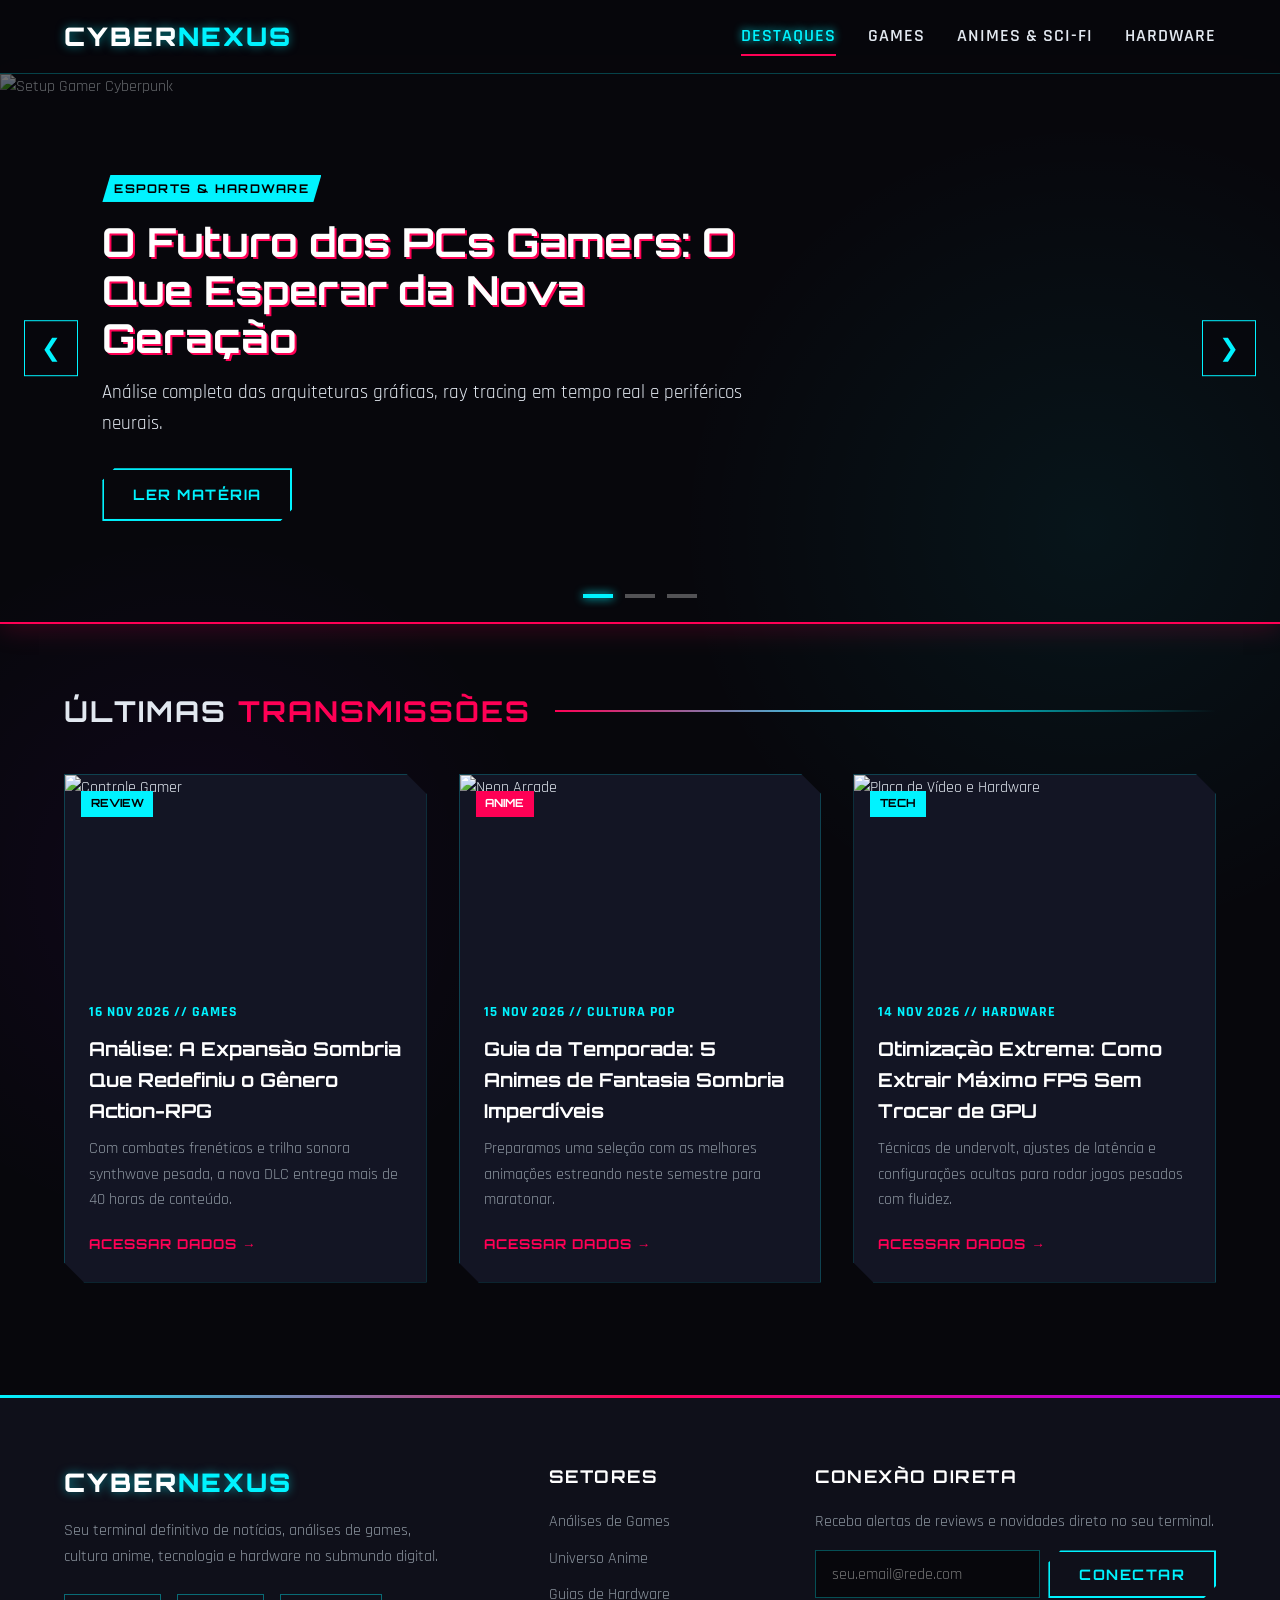
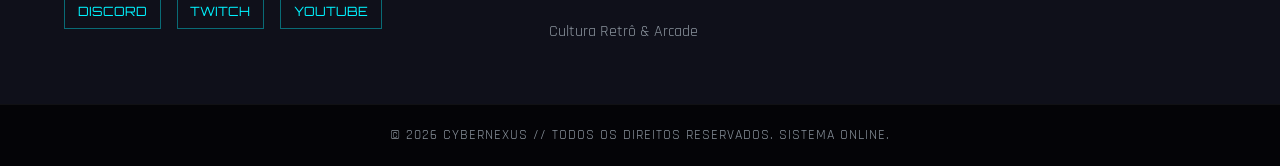
==== index.html @ b92a6840 "Rename Index.html to index.html" ====
<!DOCTYPE html>
<html lang="pt-BR">

<head>
    <meta charset="UTF-8">
    <meta name="viewport" content="width=device-width, initial-scale=1.0">
    <title>CYBERNEXUS // Portal Nerd & Gamer</title>
    <!-- Fontes Futuristas do Google Fonts -->
    <link rel="preconnect" href="https://fonts.googleapis.com">
    <link rel="preconnect" href="https://fonts.gstatic.com" crossorigin>
    <link
        href="https://fonts.googleapis.com/css2?family=Orbitron:wght@500;700;900&family=Rajdhani:wght@400;600;700&display=swap"
        rel="stylesheet">
    <link rel="stylesheet" href="Style.css">
</head>

<body>

    <!-- Cabeçalho e Navegação -->
    <header class="navbar">
        <div class="container nav-container">
            <a href="#" class="logo">CYBER<span>NEXUS</span></a>

            <nav class="nav-links" id="navLinks">
                <a href="#destaques" class="active">Destaques</a>
                <a href="#games">Games</a>
                <a href="#animes">Animes & Sci-Fi</a>
                <a href="#hardware">Hardware</a>
            </nav>

            <button class="menu-toggle" id="menuToggle" aria-label="Abrir Menu">
                <span></span>
                <span></span>
                <span></span>
            </button>
        </div>
    </header>

    <!-- Carrossel de Imagens Principal -->
    <section class="carousel-section" id="destaques">
        <div class="carousel-container">
            <div class="carousel-track" id="carouselTrack">

                <!-- Slide 1 -->
                <div class="carousel-slide active">
                    <img src="https://images.unsplash.com/photo-1542751371-adc38448a05e?auto=format&fit=crop&w=1600&q=80"
                        alt="Setup Gamer Cyberpunk">
                    <div class="slide-overlay">
                        <span class="tag tag-cyan">ESPORTS & HARDWARE</span>
                        <h2>O Futuro dos PCs Gamers: O Que Esperar da Nova Geração</h2>
                        <p>Análise completa das arquiteturas gráficas, ray tracing em tempo real e periféricos neurais.
                        </p>
                        <a href="#" class="btn-cyber">LER MATÉRIA</a>
                    </div>
                </div>

                <!-- Slide 2 -->
                <div class="carousel-slide">
                    <img src="https://images.unsplash.com/photo-1518709268805-4e9042af9f23?auto=format&fit=crop&w=1600&q=80"
                        alt="Cidade Cyberpunk">
                    <div class="slide-overlay">
                        <span class="tag tag-magenta">RPG & MUNDO ABERTO</span>
                        <h2>Distopias Digitais: Os 10 Melhores RPGs Cyberpunk da Década</h2>
                        <p>De implantes cibernéticos a megacorporações implacáveis, exploramos os mundos mais imersivos.
                        </p>
                        <a href="#" class="btn-cyber btn-magenta">EXPLORAR LISTA</a>
                    </div>
                </div>

                <!-- Slide 3 -->
                <div class="carousel-slide">
                    <img src="https://images.unsplash.com/photo-1614729939124-032f0b56c9ce?auto=format&fit=crop&w=1600&q=80"
                        alt="Cultura Sci-Fi e Anime">
                    <div class="slide-overlay">
                        <span class="tag tag-cyan">ANIMES & SCI-FI</span>
                        <h2>A Estética Mecha e Cyberpunk na Animação Japonesa Moderna</h2>
                        <p>Como os clássicos dos anos 80 e 90 continuam moldando os maiores sucessos do streaming.</p>
                        <a href="#" class="btn-cyber">VER ANÁLISE</a>
                    </div>
                </div>

            </div>

            <!-- Controles do Carrossel -->
            <button class="carousel-btn prev-btn" id="prevBtn" aria-label="Slide Anterior">&#10094;</button>
            <button class="carousel-btn next-btn" id="nextBtn" aria-label="Próximo Slide">&#10095;</button>

            <!-- Indicadores (Bolinhas) -->
            <div class="carousel-dots" id="carouselDots"></div>
        </div>
    </section>

    <!-- Seção de Conteúdo / Últimas Notícias -->
    <main class="container main-content" id="games">
        <div class="section-header">
            <h2 class="section-title">ÚLTIMAS <span>TRANSMISSÕES</span></h2>
            <div class="cyber-line"></div>
        </div>

        <div class="cards-grid">
            <!-- Card 1 -->
            <article class="cyber-card">
                <div class="card-img-wrapper">
                    <span class="card-badge">REVIEW</span>
                    <img src="https://images.unsplash.com/photo-1552820728-8b83bb6b773f?auto=format&fit=crop&w=800&q=80"
                        alt="Controle Gamer">
                </div>
                <div class="card-body">
                    <span class="card-date">16 NOV 2026 // GAMES</span>
                    <h3>Análise: A Expansão Sombria Que Redefiniu o Gênero Action-RPG</h3>
                    <p>Com combates frenéticos e trilha sonora synthwave pesada, a nova DLC entrega mais de 40 horas de
                        conteúdo.</p>
                    <a href="#" class="read-more">ACESSAR DADOS &rarr;</a>
                </div>
            </article>

            <!-- Card 2 -->
            <article class="cyber-card" id="animes">
                <div class="card-img-wrapper">
                    <span class="card-badge badge-magenta">ANIME</span>
                    <img src="https://images.unsplash.com/photo-1538481199705-c710c4e965fc?auto=format&fit=crop&w=800&q=80"
                        alt="Neon Arcade">
                </div>
                <div class="card-body">
                    <span class="card-date">15 NOV 2026 // CULTURA POP</span>
                    <h3>Guia da Temporada: 5 Animes de Fantasia Sombria Imperdíveis</h3>
                    <p>Preparamos uma seleção com as melhores animações estreando neste semestre para maratonar.</p>
                    <a href="#" class="read-more">ACESSAR DADOS &rarr;</a>
                </div>
            </article>

            <!-- Card 3 -->
            <article class="cyber-card" id="hardware">
                <div class="card-img-wrapper">
                    <span class="card-badge">TECH</span>
                    <img src="https://images.unsplash.com/photo-1587202372775-e229f172b9d7?auto=format&fit=crop&w=800&q=80"
                        alt="Placa de Vídeo e Hardware">
                </div>
                <div class="card-body">
                    <span class="card-date">14 NOV 2026 // HARDWARE</span>
                    <h3>Otimização Extrema: Como Extrair Máximo FPS Sem Trocar de GPU</h3>
                    <p>Técnicas de undervolt, ajustes de latência e configurações ocultas para rodar jogos pesados com
                        fluidez.</p>
                    <a href="#" class="read-more">ACESSAR DADOS &rarr;</a>
                </div>
            </article>
        </div>
    </main>

    <!-- Rodapé Cyberpunk -->
    <footer class="cyber-footer">
        <div class="footer-top-border"></div>
        <div class="container footer-grid">
            <div class="footer-brand">
                <a href="#" class="logo">CYBER<span>NEXUS</span></a>
                <p>Seu terminal definitivo de notícias, análises de games, cultura anime, tecnologia e hardware no
                    submundo digital.</p>
                <div class="social-links">
                    <a href="#" aria-label="Discord">DISCORD</a>
                    <a href="#" aria-label="Twitch">TWITCH</a>
                    <a href="#" aria-label="YouTube">YOUTUBE</a>
                </div>
            </div>

            <div class="footer-links">
                <h4>SETORES</h4>
                <ul>
                    <li><a href="#games">Análises de Games</a></li>
                    <li><a href="#animes">Universo Anime</a></li>
                    <li><a href="#hardware">Guias de Hardware</a></li>
                    <li><a href="#">Cultura Retrô & Arcade</a></li>
                </ul>
            </div>

            <div class="footer-newsletter">
                <h4>CONEXÃO DIRETA</h4>
                <p>Receba alertas de reviews e novidades direto no seu terminal.</p>
                <form class="newsletter-form" id="newsletterForm">
                    <input type="email" placeholder="seu.email@rede.com" required>
                    <button type="submit" class="btn-cyber">CONECTAR</button>
                </form>
                <span class="form-feedback" id="formFeedback"></span>
            </div>
        </div>

        <div class="footer-bottom">
            <div class="container">
                <p>&copy; 2026 CYBERNEXUS // TODOS OS DIREITOS RESERVADOS. SISTEMA ONLINE.</p>
            </div>
        </div>
    </footer>

    <script src="Script.js"></script>
</body>

</html>
---- Style.css ----
/* Variáveis de Cores Dark Cyberpunk */
:root {
    --bg-dark: #07070c;
    --bg-panel: #0f101a;
    --bg-card: #131524;
    --neon-cyan: #00f3ff;
    --neon-magenta: #ff0055;
    --neon-purple: #9d00ff;
    --text-main: #e2e8f0;
    --text-muted: #8b949e;
    --font-display: 'Orbitron', sans-serif;
    --font-body: 'Rajdhani', sans-serif;
}

/* Reset e Base */
* {
    margin: 0;
    padding: 0;
    box-sizing: border-box;
}

html {
    scroll-behavior: smooth;
}

body {
    background-color: var(--bg-dark);
    color: var(--text-main);
    font-family: var(--font-body);
    line-height: 1.6;
    overflow-x: hidden;
    background-image:
        radial-gradient(circle at 15% 50%, rgba(157, 0, 255, 0.06), transparent 25%),
        radial-gradient(circle at 85% 30%, rgba(0, 243, 255, 0.06), transparent 25%);
}

.container {
    width: 90%;
    max-width: 1200px;
    margin: 0 auto;
}

/* Cabeçalho / Navbar */
.navbar {
    background: rgba(7, 7, 12, 0.9);
    backdrop-filter: blur(10px);
    border-bottom: 1px solid rgba(0, 243, 255, 0.25);
    position: sticky;
    top: 0;
    z-index: 1000;
    padding: 1rem 0;
}

.nav-container {
    display: flex;
    justify-content: space-between;
    align-items: center;
}

.logo {
    font-family: var(--font-display);
    font-size: 1.6rem;
    font-weight: 900;
    color: #fff;
    text-decoration: none;
    letter-spacing: 2px;
    text-shadow: 0 0 10px rgba(0, 243, 255, 0.5);
}

.logo span {
    color: var(--neon-cyan);
}

.nav-links {
    display: flex;
    gap: 2rem;
}

.nav-links a {
    color: var(--text-main);
    text-decoration: none;
    font-size: 1.1rem;
    font-weight: 600;
    text-transform: uppercase;
    letter-spacing: 1px;
    transition: 0.3s;
    position: relative;
}

.nav-links a:hover,
.nav-links a.active {
    color: var(--neon-cyan);
    text-shadow: 0 0 8px var(--neon-cyan);
}

.nav-links a::after {
    content: '';
    position: absolute;
    bottom: -5px;
    left: 0;
    width: 0;
    height: 2px;
    background: var(--neon-magenta);
    transition: 0.3s;
}

.nav-links a:hover::after,
.nav-links a.active::after {
    width: 100%;
}

/* Menu Mobile */
.menu-toggle {
    display: none;
    flex-direction: column;
    gap: 5px;
    background: none;
    border: none;
    cursor: pointer;
}

.menu-toggle span {
    width: 28px;
    height: 3px;
    background: var(--neon-cyan);
    box-shadow: 0 0 5px var(--neon-cyan);
}

/* Carrossel */
.carousel-section {
    position: relative;
    width: 100%;
    height: 550px;
    overflow: hidden;
    border-bottom: 2px solid var(--neon-magenta);
    box-shadow: 0 5px 25px rgba(255, 0, 85, 0.2);
}

.carousel-container {
    position: relative;
    width: 100%;
    height: 100%;
}

.carousel-track {
    display: flex;
    height: 100%;
    transition: transform 0.6s cubic-bezier(0.25, 1, 0.5, 1);
}

.carousel-slide {
    min-width: 100%;
    height: 100%;
    position: relative;
}

.carousel-slide img {
    width: 100%;
    height: 100%;
    object-fit: cover;
    filter: brightness(0.45) contrast(1.1);
}

.slide-overlay {
    position: absolute;
    top: 50%;
    left: 8%;
    transform: translateY(-50%);
    max-width: 650px;
    z-index: 2;
}

.tag {
    display: inline-block;
    padding: 0.25rem 0.75rem;
    font-family: var(--font-display);
    font-size: 0.75rem;
    font-weight: 700;
    letter-spacing: 1.5px;
    margin-bottom: 1rem;
    clip-path: polygon(8px 0, 100% 0, calc(100% - 8px) 100%, 0 100%);
}

.tag-cyan {
    background: var(--neon-cyan);
    color: #000;
}

.tag-magenta {
    background: var(--neon-magenta);
    color: #fff;
}

.slide-overlay h2 {
    font-family: var(--font-display);
    font-size: 2.5rem;
    line-height: 1.2;
    margin-bottom: 1rem;
    color: #fff;
    text-shadow: 2px 2px 0px var(--neon-magenta);
}

.slide-overlay p {
    font-size: 1.2rem;
    color: var(--text-main);
    margin-bottom: 1.8rem;
}

/* Botões Estilo Cyberpunk (Corte Chanfrado) */
.btn-cyber {
    display: inline-block;
    padding: 0.8rem 1.8rem;
    background: transparent;
    color: var(--neon-cyan);
    border: 2px solid var(--neon-cyan);
    font-family: var(--font-display);
    font-size: 0.9rem;
    font-weight: 700;
    text-decoration: none;
    letter-spacing: 1.5px;
    cursor: pointer;
    transition: 0.3s;
    clip-path: polygon(12px 0, 100% 0, 100% calc(100% - 12px), calc(100% - 12px) 100%, 0 100%, 0 12px);
}

.btn-cyber:hover {
    background: var(--neon-cyan);
    color: #000;
    box-shadow: 0 0 20px var(--neon-cyan);
}

.btn-magenta {
    color: var(--neon-magenta);
    border-color: var(--neon-magenta);
}

.btn-magenta:hover {
    background: var(--neon-magenta);
    color: #fff;
    box-shadow: 0 0 20px var(--neon-magenta);
}

/* Setas do Carrossel */
.carousel-btn {
    position: absolute;
    top: 50%;
    transform: translateY(-50%);
    background: rgba(7, 7, 12, 0.7);
    color: var(--neon-cyan);
    border: 1px solid var(--neon-cyan);
    padding: 0.8rem 1rem;
    font-size: 1.5rem;
    cursor: pointer;
    z-index: 10;
    transition: 0.3s;
}

.carousel-btn:hover {
    background: var(--neon-cyan);
    color: #000;
    box-shadow: 0 0 15px var(--neon-cyan);
}

.prev-btn {
    left: 1.5rem;
}

.next-btn {
    right: 1.5rem;
}

/* Indicadores do Carrossel */
.carousel-dots {
    position: absolute;
    bottom: 1.5rem;
    left: 50%;
    transform: translateX(-50%);
    display: flex;
    gap: 0.75rem;
    z-index: 10;
}

.dot {
    width: 30px;
    height: 4px;
    background: rgba(255, 255, 255, 0.3);
    cursor: pointer;
    transition: 0.3s;
}

.dot.active {
    background: var(--neon-cyan);
    box-shadow: 0 0 10px var(--neon-cyan);
}

/* Seção de Cards / Conteúdo */
.main-content {
    padding: 4rem 0;
}

.section-header {
    display: flex;
    align-items: center;
    gap: 1.5rem;
    margin-bottom: 2.5rem;
}

.section-title {
    font-family: var(--font-display);
    font-size: 1.8rem;
    letter-spacing: 2px;
    white-space: nowrap;
}

.section-title span {
    color: var(--neon-magenta);
}

.cyber-line {
    height: 2px;
    width: 100%;
    background: linear-gradient(90deg, var(--neon-magenta), var(--neon-cyan), transparent);
}

.cards-grid {
    display: grid;
    grid-template-columns: repeat(auto-fit, minmax(310px, 1fr));
    gap: 2rem;
}

.cyber-card {
    background: var(--bg-card);
    border: 1px solid rgba(0, 243, 255, 0.2);
    transition: transform 0.3s, border-color 0.3s, box-shadow 0.3s;
    clip-path: polygon(0 0, calc(100% - 20px) 0, 100% 20px, 100% 100%, 20px 100%, 0 calc(100% - 20px));
}

.cyber-card:hover {
    transform: translateY(-6px);
    border-color: var(--neon-cyan);
    box-shadow: 0 10px 25px rgba(0, 243, 255, 0.15);
}

.card-img-wrapper {
    position: relative;
    height: 200px;
    overflow: hidden;
}

.card-img-wrapper img {
    width: 100%;
    height: 100%;
    object-fit: cover;
    transition: transform 0.4s;
}

.cyber-card:hover .card-img-wrapper img {
    transform: scale(1.06);
}

.card-badge {
    position: absolute;
    top: 1rem;
    left: 1rem;
    background: var(--neon-cyan);
    color: #000;
    font-family: var(--font-display);
    font-size: 0.7rem;
    font-weight: 700;
    padding: 0.25rem 0.6rem;
    z-index: 2;
}

.badge-magenta {
    background: var(--neon-magenta);
    color: #fff;
}

.card-body {
    padding: 1.5rem;
}

.card-date {
    font-size: 0.85rem;
    color: var(--neon-cyan);
    font-weight: 700;
    letter-spacing: 1px;
}

.card-body h3 {
    font-family: var(--font-display);
    font-size: 1.2rem;
    margin: 0.6rem 0;
    color: #fff;
}

.card-body p {
    color: var(--text-muted);
    font-size: 1rem;
    margin-bottom: 1.2rem;
}

.read-more {
    color: var(--neon-magenta);
    text-decoration: none;
    font-family: var(--font-display);
    font-size: 0.85rem;
    font-weight: 700;
    letter-spacing: 1px;
    transition: 0.3s;
}

.read-more:hover {
    color: var(--neon-cyan);
    text-shadow: 0 0 8px var(--neon-cyan);
}

/* Rodapé (Footer) */
.cyber-footer {
    background: var(--bg-panel);
    margin-top: 3rem;
    position: relative;
}

.footer-top-border {
    height: 3px;
    width: 100%;
    background: linear-gradient(90deg, var(--neon-cyan), var(--neon-magenta), var(--neon-purple));
}

.footer-grid {
    display: grid;
    grid-template-columns: 2fr 1fr 1.5fr;
    gap: 3rem;
    padding: 4rem 0 3rem;
}

.footer-brand p {
    color: var(--text-muted);
    margin: 1rem 0 1.5rem;
    max-width: 380px;
}

.social-links {
    display: flex;
    gap: 1rem;
}

.social-links a {
    color: var(--neon-cyan);
    text-decoration: none;
    font-family: var(--font-display);
    font-size: 0.8rem;
    border: 1px solid rgba(0, 243, 255, 0.4);
    padding: 0.4rem 0.8rem;
    transition: 0.3s;
}

.social-links a:hover {
    background: var(--neon-cyan);
    color: #000;
    box-shadow: 0 0 12px var(--neon-cyan);
}

.footer-links h4,
.footer-newsletter h4 {
    font-family: var(--font-display);
    color: #fff;
    font-size: 1.1rem;
    margin-bottom: 1.2rem;
    letter-spacing: 1.5px;
}

.footer-links ul {
    list-style: none;
}

.footer-links li {
    margin-bottom: 0.7rem;
}

.footer-links a {
    color: var(--text-muted);
    text-decoration: none;
    transition: 0.3s;
}

.footer-links a:hover {
    color: var(--neon-cyan);
    padding-left: 5px;
}

.footer-newsletter p {
    color: var(--text-muted);
    margin-bottom: 1rem;
}

.newsletter-form {
    display: flex;
    gap: 0.5rem;
}

.newsletter-form input {
    flex: 1;
    padding: 0.75rem 1rem;
    background: var(--bg-dark);
    border: 1px solid rgba(0, 243, 255, 0.3);
    color: #fff;
    font-family: var(--font-body);
    font-size: 1rem;
    outline: none;
}

.newsletter-form input:focus {
    border-color: var(--neon-cyan);
    box-shadow: 0 0 10px rgba(0, 243, 255, 0.2);
}

.form-feedback {
    display: block;
    margin-top: 0.6rem;
    font-size: 0.9rem;
    color: var(--neon-cyan);
}

.footer-bottom {
    background: #040407;
    padding: 1.2rem 0;
    text-align: center;
    border-top: 1px solid rgba(255, 255, 255, 0.05);
    color: var(--text-muted);
    font-size: 0.9rem;
    letter-spacing: 1px;
}

/* Responsividade */
@media (max-width: 850px) {
    .footer-grid {
        grid-template-columns: 1fr;
        gap: 2rem;
    }

    .slide-overlay h2 {
        font-size: 1.8rem;
    }
}

@media (max-width: 768px) {
    .menu-toggle {
        display: flex;
    }

    .nav-links {
        position: absolute;
        top: 100%;
        left: 0;
        width: 100%;
        background: var(--bg-panel);
        flex-direction: column;
        align-items: center;
        padding: 1.5rem 0;
        gap: 1.2rem;
        border-bottom: 1px solid var(--neon-cyan);
        display: none;
    }

    .nav-links.open {
        display: flex;
    }

    .carousel-section {
        height: 450px;
    }

    .slide-overlay {
        left: 5%;
        right: 5%;
    }

    .carousel-btn {
        padding: 0.5rem 0.7rem;
        font-size: 1.1rem;
    }

    .prev-btn {
        left: 0.5rem;
    }

    .next-btn {
        right: 0.5rem;
    }
}
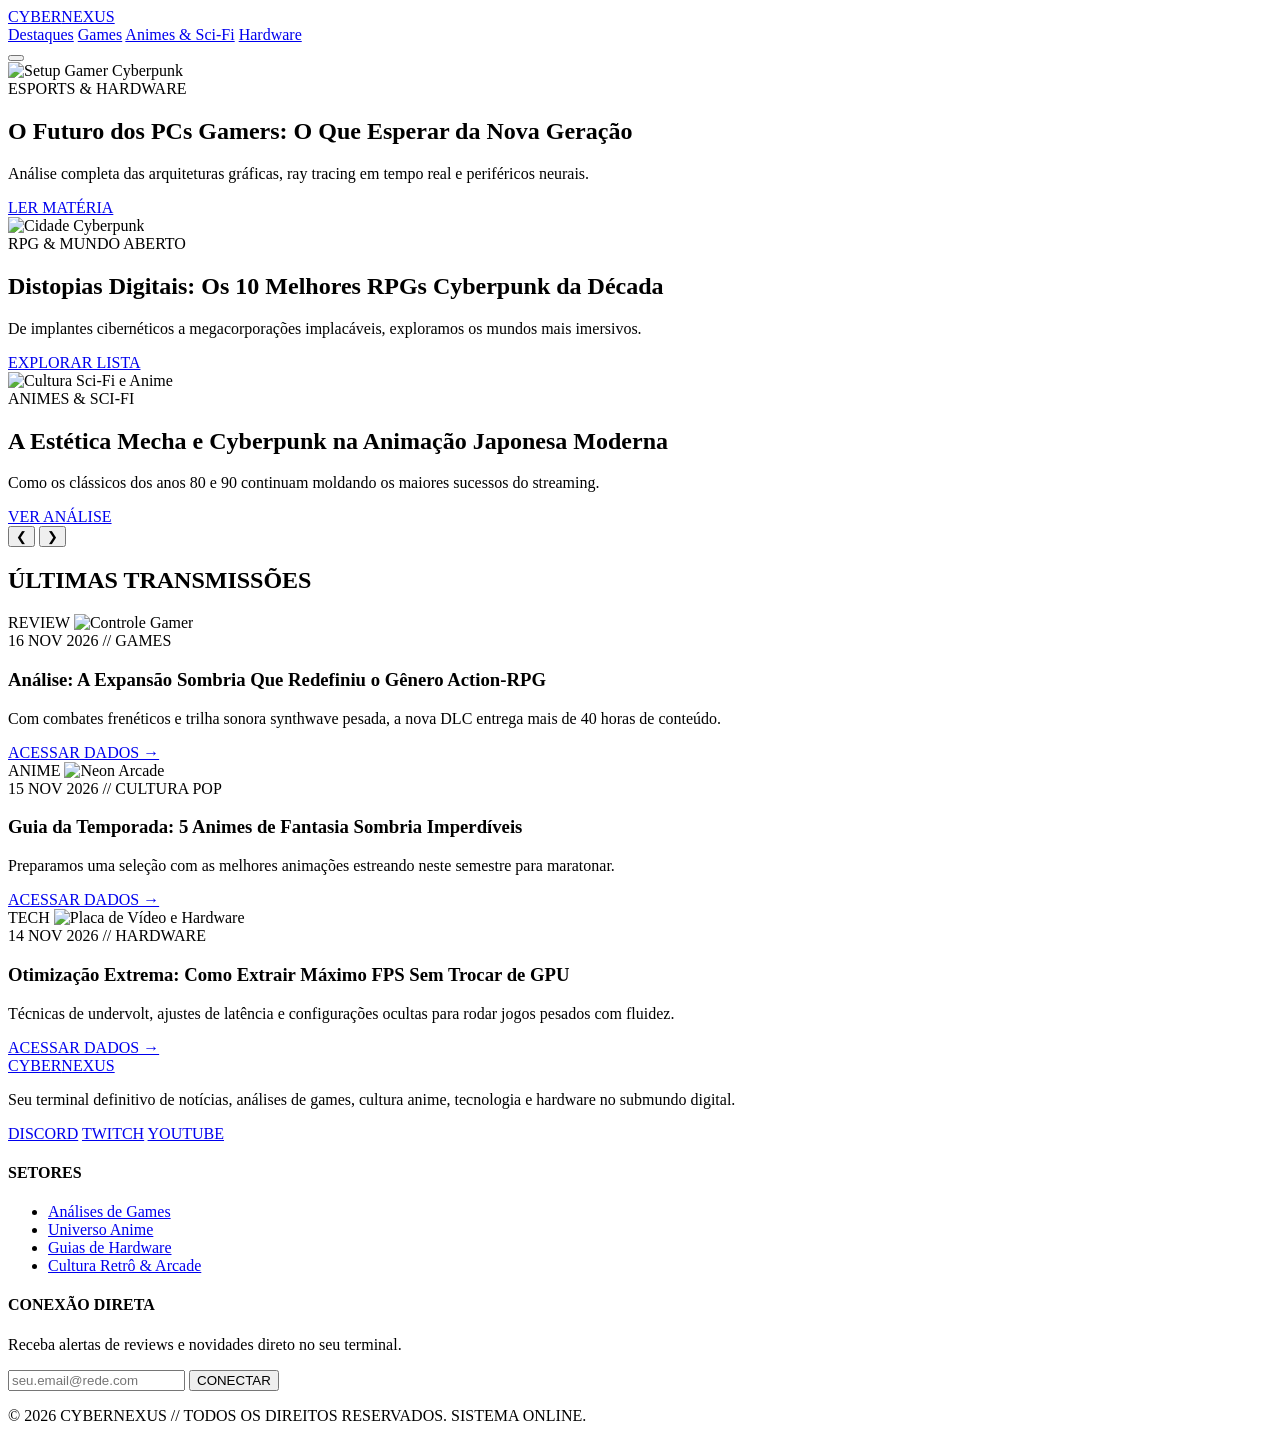
==== commit 036e7120: "Update index.html" ====
--- a/index.html
+++ b/index.html
@@ -11,7 +11,7 @@
     <link
         href="https://fonts.googleapis.com/css2?family=Orbitron:wght@500;700;900&family=Rajdhani:wght@400;600;700&display=swap"
         rel="stylesheet">
-    <link rel="stylesheet" href="Style.css">
+    <link rel="stylesheet" href="style.css">
 </head>
 
 <body>
@@ -190,7 +190,7 @@
         </div>
     </footer>
 
-    <script src="Script.js"></script>
+    <script src="script.js"></script>
 </body>
 
 </html>
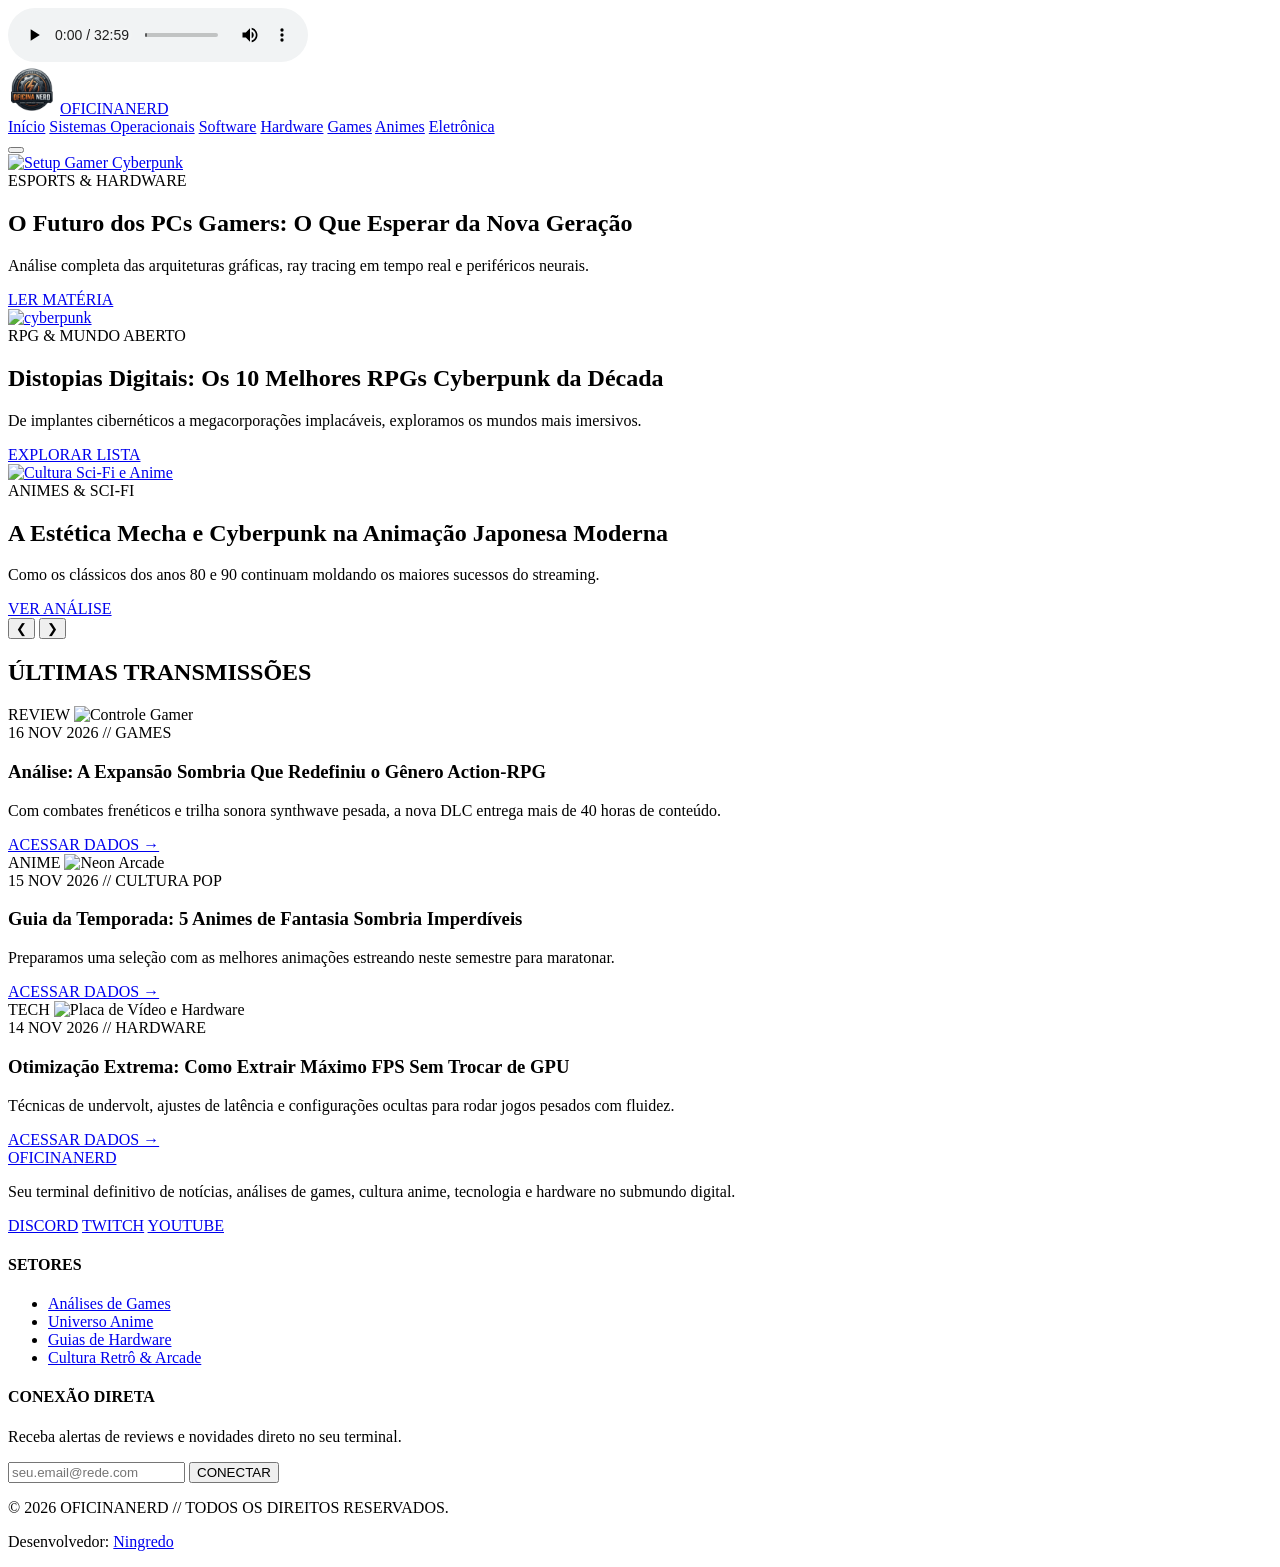
==== commit ff1af450: "Rename Index.html to index.html" ====
--- a/index.html
+++ b/index.html
@@ -4,7 +4,8 @@
 <head>
     <meta charset="UTF-8">
     <meta name="viewport" content="width=device-width, initial-scale=1.0">
-    <title>CYBERNEXUS // Portal Nerd & Gamer</title>
+    <link rel="shortcut icon" href="favicon.ico" type="image/x-icon">
+    <title>OFICINA_NERD // Portal Geek & Gamer</title>
     <!-- Fontes Futuristas do Google Fonts -->
     <link rel="preconnect" href="https://fonts.googleapis.com">
     <link rel="preconnect" href="https://fonts.gstatic.com" crossorigin>
@@ -15,17 +16,24 @@
 </head>
 
 <body>
+    <audio class="musicasite" id="meu-player" autoplay controls loop>
+  <source src="audiofundo.mp3" type="audio/mpeg">
+</audio>
 
     <!-- Cabeçalho e Navegação -->
     <header class="navbar">
         <div class="container nav-container">
-            <a href="#" class="logo">CYBER<span>NEXUS</span></a>
+            <a href="Index.html"><img class="logofav" src="favicon.ico" alt="Logo Oficina Nerd"></a>
+            <a href="Index.html" class="logo">OFICINA<span>NERD</span></a>
 
             <nav class="nav-links" id="navLinks">
-                <a href="#destaques" class="active">Destaques</a>
-                <a href="#games">Games</a>
-                <a href="#animes">Animes & Sci-Fi</a>
-                <a href="#hardware">Hardware</a>
+                <a href="Index.html">Início</a>
+                <a href="sistema_operacional.html">Sistemas Operacionais</a>
+                <a href="software.html">Software</a>
+                <a href="#">Hardware</a>
+                <a href="#">Games</a>
+                <a href="#">Animes</a>
+                <a href="#">Eletrônica</a>
             </nav>
 
             <button class="menu-toggle" id="menuToggle" aria-label="Abrir Menu">
@@ -43,8 +51,9 @@
 
                 <!-- Slide 1 -->
                 <div class="carousel-slide active">
-                    <img src="https://images.unsplash.com/photo-1542751371-adc38448a05e?auto=format&fit=crop&w=1600&q=80"
-                        alt="Setup Gamer Cyberpunk">
+                    <a href="#"><img
+                            src="https://images.unsplash.com/photo-1542751371-adc38448a05e?auto=format&fit=crop&w=1600&q=80"
+                            alt="Setup Gamer Cyberpunk"></a>
                     <div class="slide-overlay">
                         <span class="tag tag-cyan">ESPORTS & HARDWARE</span>
                         <h2>O Futuro dos PCs Gamers: O Que Esperar da Nova Geração</h2>
@@ -56,8 +65,9 @@
 
                 <!-- Slide 2 -->
                 <div class="carousel-slide">
-                    <img src="https://images.unsplash.com/photo-1518709268805-4e9042af9f23?auto=format&fit=crop&w=1600&q=80"
-                        alt="Cidade Cyberpunk">
+                    <a href="#"><img
+                            src="https://images.unsplash.com/photo-1518709268805-4e9042af9f23?auto=format&fit=crop&w=1600&q=80"
+                            alt="cyberpunk"></a>
                     <div class="slide-overlay">
                         <span class="tag tag-magenta">RPG & MUNDO ABERTO</span>
                         <h2>Distopias Digitais: Os 10 Melhores RPGs Cyberpunk da Década</h2>
@@ -69,8 +79,9 @@
 
                 <!-- Slide 3 -->
                 <div class="carousel-slide">
-                    <img src="https://images.unsplash.com/photo-1614729939124-032f0b56c9ce?auto=format&fit=crop&w=1600&q=80"
-                        alt="Cultura Sci-Fi e Anime">
+                    <a href="#"><img
+                            src="https://images.unsplash.com/photo-1614729939124-032f0b56c9ce?auto=format&fit=crop&w=1600&q=80"
+                            alt="Cultura Sci-Fi e Anime"></a>
                     <div class="slide-overlay">
                         <span class="tag tag-cyan">ANIMES & SCI-FI</span>
                         <h2>A Estética Mecha e Cyberpunk na Animação Japonesa Moderna</h2>
@@ -152,7 +163,7 @@
         <div class="footer-top-border"></div>
         <div class="container footer-grid">
             <div class="footer-brand">
-                <a href="#" class="logo">CYBER<span>NEXUS</span></a>
+                <a href="#" class="logo">OFICINA<span>NERD</span></a>
                 <p>Seu terminal definitivo de notícias, análises de games, cultura anime, tecnologia e hardware no
                     submundo digital.</p>
                 <div class="social-links">
@@ -185,7 +196,8 @@
 
         <div class="footer-bottom">
             <div class="container">
-                <p>&copy; 2026 CYBERNEXUS // TODOS OS DIREITOS RESERVADOS. SISTEMA ONLINE.</p>
+                <p>&copy; 2026 OFICINANERD // TODOS OS DIREITOS RESERVADOS.</p>
+                <P>Desenvolvedor: <a href="#" class="rodape">Ningredo</a></P>
             </div>
         </div>
     </footer>
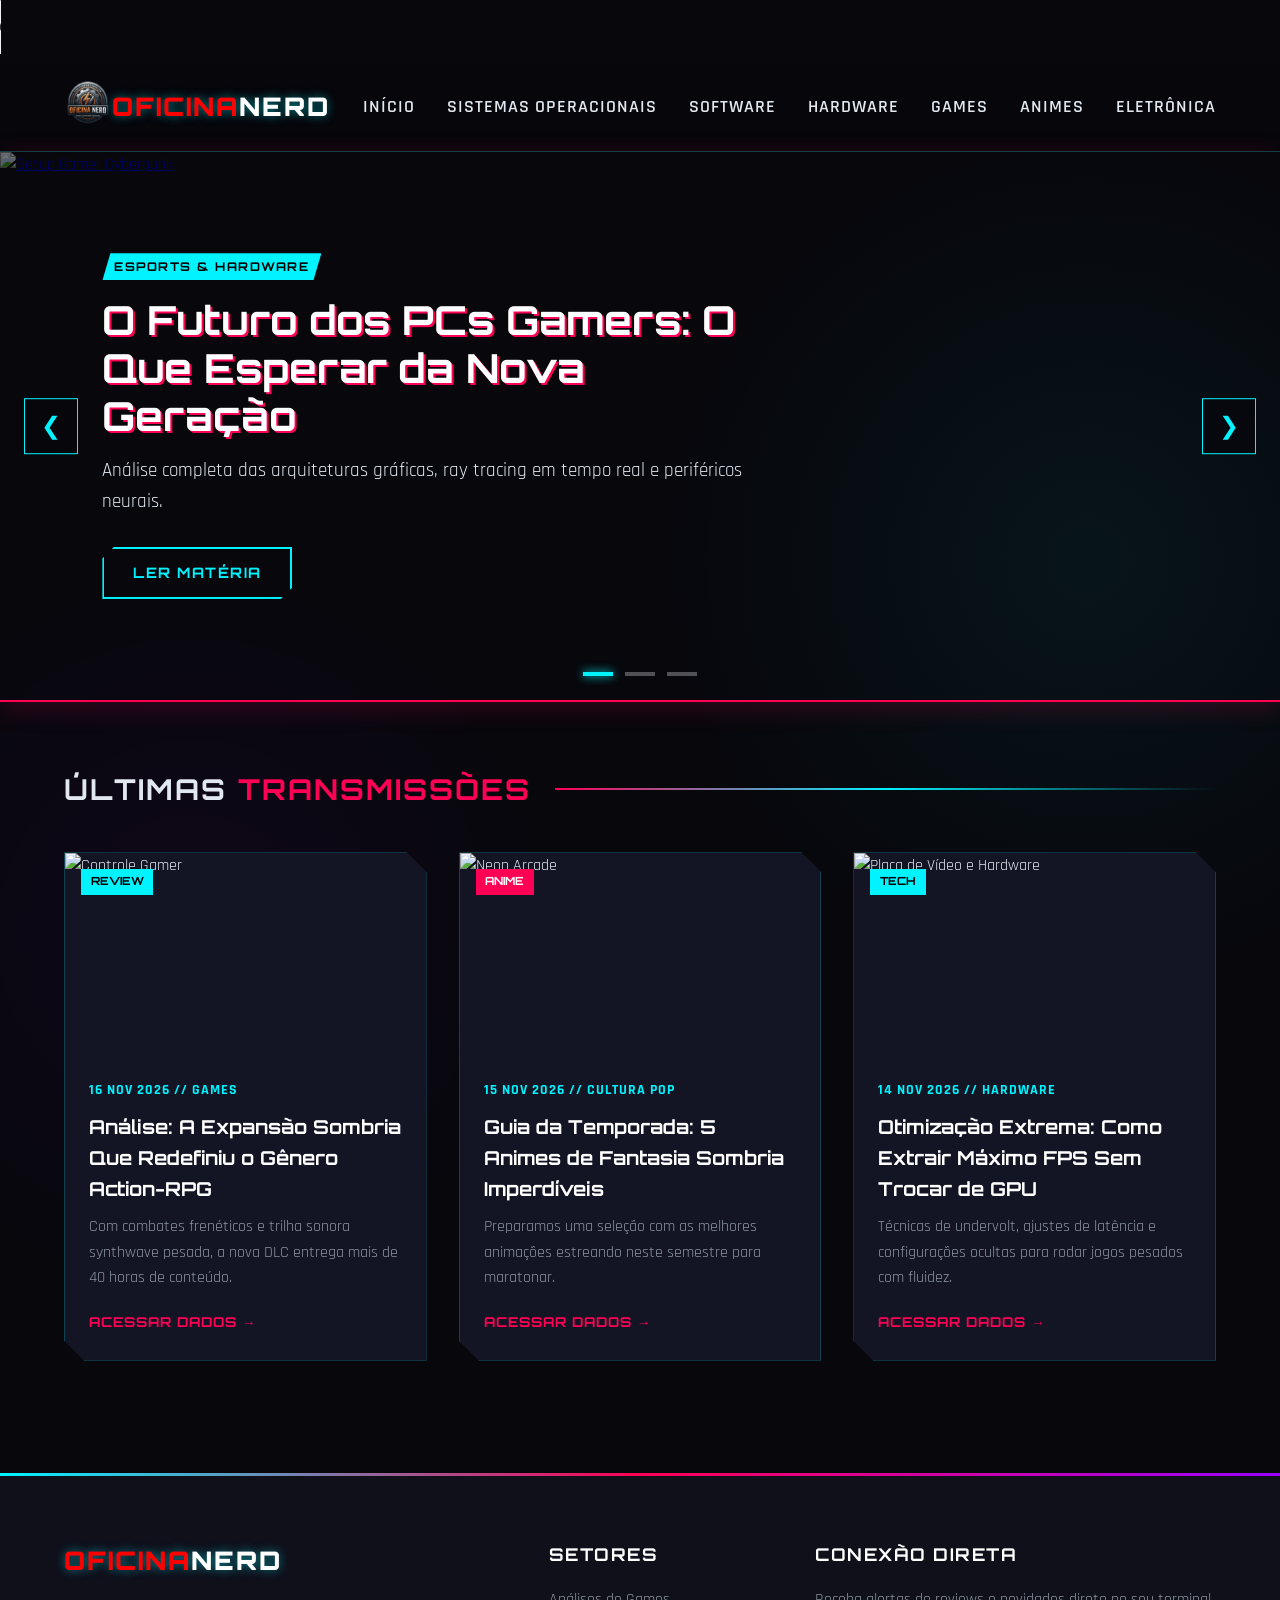
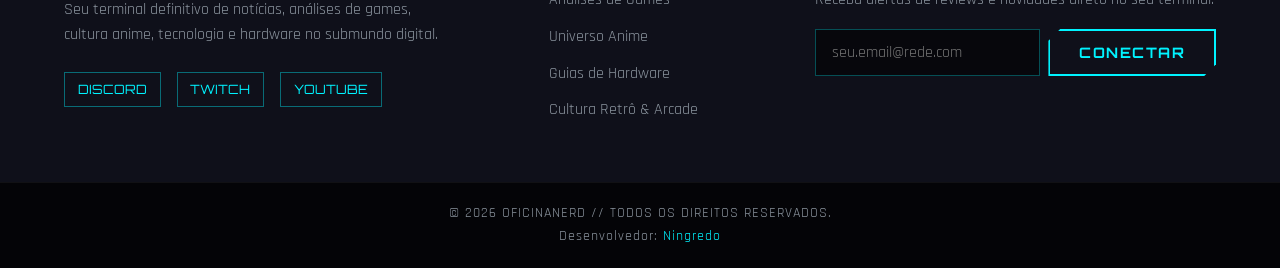
==== commit 644c0be4: "Update index.html" ====
--- a/index.html
+++ b/index.html
@@ -23,11 +23,11 @@
     <!-- Cabeçalho e Navegação -->
     <header class="navbar">
         <div class="container nav-container">
-            <a href="Index.html"><img class="logofav" src="favicon.ico" alt="Logo Oficina Nerd"></a>
-            <a href="Index.html" class="logo">OFICINA<span>NERD</span></a>
+            <a href="index.html"><img class="logofav" src="favicon.ico" alt="Logo Oficina Nerd"></a>
+            <a href="index.html" class="logo">OFICINA<span>NERD</span></a>
 
             <nav class="nav-links" id="navLinks">
-                <a href="Index.html">Início</a>
+                <a href="index.html">Início</a>
                 <a href="sistema_operacional.html">Sistemas Operacionais</a>
                 <a href="software.html">Software</a>
                 <a href="#">Hardware</a>
--- a/style.css
+++ b/style.css
@@ -0,0 +1,607 @@
+/* Variáveis de Cores Dark Cyberpunk */
+:root {
+    --bg-dark: #07070c;
+    --bg-panel: #0f101a;
+    --bg-card: #131524;
+    --neon-cyan: #00f3ff;
+    --neon-magenta: #ff0055;
+    --neon-purple: #9d00ff;
+    --text-main: #e2e8f0;
+    --text-muted: #8b949e;
+    --font-display: 'Orbitron', sans-serif;
+    --font-body: 'Rajdhani', sans-serif;
+}
+
+/* Reset e Base */
+* {
+    margin: 0;
+    padding: 0;
+    box-sizing: border-box;
+}
+
+html {
+    scroll-behavior: smooth;
+}
+
+body {
+    background-color: var(--bg-dark);
+    color: var(--text-main);
+    font-family: var(--font-body);
+    line-height: 1.6;
+    overflow-x: hidden;
+    background-image:
+        radial-gradient(circle at 15% 50%, rgba(157, 0, 255, 0.06), transparent 25%),
+        radial-gradient(circle at 85% 30%, rgba(0, 243, 255, 0.06), transparent 25%);
+}
+
+.musicasite {
+    align-content: center;
+}
+
+.container {
+    width: 90%;
+    max-width: 1200px;
+    margin: 0 auto;
+}
+
+/* Cabeçalho / Navbar */
+.navbar {
+    background: rgba(7, 7, 12, 0.9);
+    backdrop-filter: blur(10px);
+    border-bottom: 1px solid rgba(0, 243, 255, 0.25);
+    position: static;
+    top: 0;
+    z-index: 1000;
+    padding: 1rem 0;
+}
+
+.nav-container {
+    display: flex;
+    justify-content: space-between;
+    align-items: center;
+}
+
+.logofav {
+    margin: auto;
+}
+
+.logo {
+    position: relative;
+    margin-right: auto;
+    font-family: var(--font-display);
+    font-size: 1.6rem;
+    font-weight: 900;
+    color: red;
+    text-decoration: none;
+    letter-spacing: 2px;
+    text-shadow: 0 0 10px rgba(0, 243, 255, 0.5);
+}
+
+.logo span {
+    color: white;
+}
+
+.nav-links {
+    display: flex;
+    gap: 2rem;
+}
+
+.nav-links a {
+    color: var(--text-main);
+    text-decoration: none;
+    font-size: 1.1rem;
+    font-weight: 600;
+    text-transform: uppercase;
+    letter-spacing: 1px;
+    transition: 0.3s;
+    position: relative;
+}
+
+.nav-links a:hover,
+.nav-links a.active {
+    color: var(--neon-cyan);
+    text-shadow: 0 0 8px var(--neon-cyan);
+}
+
+.nav-links a::after {
+    content: '';
+    position: absolute;
+    bottom: -5px;
+    left: 0;
+    width: 0;
+    height: 2px;
+    background: var(--neon-magenta);
+    transition: 0.3s;
+}
+
+.nav-links a:hover::after,
+.nav-links a.active::after {
+    width: 100%;
+}
+
+/* Menu Mobile */
+.menu-toggle {
+    display: none;
+    flex-direction: column;
+    gap: 5px;
+    background: none;
+    border: none;
+    cursor: pointer;
+}
+
+.menu-toggle span {
+    width: 28px;
+    height: 3px;
+    background: var(--neon-cyan);
+    box-shadow: 0 0 5px var(--neon-cyan);
+}
+
+/* Carrossel */
+.carousel-section {
+    position: relative;
+    width: 100%;
+    height: 550px;
+    overflow: hidden;
+    border-bottom: 2px solid var(--neon-magenta);
+    box-shadow: 0 5px 25px rgba(255, 0, 85, 0.2);
+}
+
+.carousel-container {
+    position: relative;
+    width: 100%;
+    height: 100%;
+}
+
+.carousel-track {
+    display: flex;
+    height: 100%;
+    transition: transform 0.6s cubic-bezier(0.25, 1, 0.5, 1);
+}
+
+.carousel-slide {
+    min-width: 100%;
+    height: 100%;
+    position: relative;
+}
+
+.carousel-slide img {
+    width: 100%;
+    height: 100%;
+    object-fit: cover;
+    filter: brightness(0.45) contrast(1.1);
+}
+
+.slide-overlay {
+    position: absolute;
+    top: 50%;
+    left: 8%;
+    transform: translateY(-50%);
+    max-width: 650px;
+    z-index: 2;
+}
+
+.tag {
+    display: inline-block;
+    padding: 0.25rem 0.75rem;
+    font-family: var(--font-display);
+    font-size: 0.75rem;
+    font-weight: 700;
+    letter-spacing: 1.5px;
+    margin-bottom: 1rem;
+    clip-path: polygon(8px 0, 100% 0, calc(100% - 8px) 100%, 0 100%);
+}
+
+.tag-cyan {
+    background: var(--neon-cyan);
+    color: #000;
+}
+
+.tag-magenta {
+    background: var(--neon-magenta);
+    color: #fff;
+}
+
+.slide-overlay h2 {
+    font-family: var(--font-display);
+    font-size: 2.5rem;
+    line-height: 1.2;
+    margin-bottom: 1rem;
+    color: #fff;
+    text-shadow: 2px 2px 0px var(--neon-magenta);
+}
+
+.slide-overlay p {
+    font-size: 1.2rem;
+    color: var(--text-main);
+    margin-bottom: 1.8rem;
+}
+
+/* Botões Estilo Cyberpunk (Corte Chanfrado) */
+.btn-cyber {
+    display: inline-block;
+    padding: 0.8rem 1.8rem;
+    background: transparent;
+    color: var(--neon-cyan);
+    border: 2px solid var(--neon-cyan);
+    font-family: var(--font-display);
+    font-size: 0.9rem;
+    font-weight: 700;
+    text-decoration: none;
+    letter-spacing: 1.5px;
+    cursor: pointer;
+    transition: 0.3s;
+    clip-path: polygon(12px 0, 100% 0, 100% calc(100% - 12px), calc(100% - 12px) 100%, 0 100%, 0 12px);
+}
+
+.btn-cyber:hover {
+    background: var(--neon-cyan);
+    color: #000;
+    box-shadow: 0 0 20px var(--neon-cyan);
+}
+
+.btn-magenta {
+    color: var(--neon-magenta);
+    border-color: var(--neon-magenta);
+}
+
+.btn-magenta:hover {
+    background: var(--neon-magenta);
+    color: #fff;
+    box-shadow: 0 0 20px var(--neon-magenta);
+}
+
+/* Setas do Carrossel */
+.carousel-btn {
+    position: absolute;
+    top: 50%;
+    transform: translateY(-50%);
+    background: rgba(7, 7, 12, 0.7);
+    color: var(--neon-cyan);
+    border: 1px solid var(--neon-cyan);
+    padding: 0.8rem 1rem;
+    font-size: 1.5rem;
+    cursor: pointer;
+    z-index: 10;
+    transition: 0.3s;
+}
+
+.carousel-btn:hover {
+    background: var(--neon-cyan);
+    color: #000;
+    box-shadow: 0 0 15px var(--neon-cyan);
+}
+
+.prev-btn {
+    left: 1.5rem;
+}
+
+.next-btn {
+    right: 1.5rem;
+}
+
+/* Indicadores do Carrossel */
+.carousel-dots {
+    position: absolute;
+    bottom: 1.5rem;
+    left: 50%;
+    transform: translateX(-50%);
+    display: flex;
+    gap: 0.75rem;
+    z-index: 10;
+}
+
+.dot {
+    width: 30px;
+    height: 4px;
+    background: rgba(255, 255, 255, 0.3);
+    cursor: pointer;
+    transition: 0.3s;
+}
+
+.dot.active {
+    background: var(--neon-cyan);
+    box-shadow: 0 0 10px var(--neon-cyan);
+}
+
+/* Seção de Cards / Conteúdo */
+.main-content {
+    padding: 4rem 0;
+}
+
+.section-header {
+    display: flex;
+    align-items: center;
+    gap: 1.5rem;
+    margin-bottom: 2.5rem;
+}
+
+.section-title {
+    font-family: var(--font-display);
+    font-size: 1.8rem;
+    letter-spacing: 2px;
+    white-space: nowrap;
+}
+
+.section-title span {
+    color: var(--neon-magenta);
+}
+
+.cyber-line {
+    height: 2px;
+    width: 100%;
+    background: linear-gradient(90deg, var(--neon-magenta), var(--neon-cyan), transparent);
+}
+
+.cards-grid {
+    display: grid;
+    grid-template-columns: repeat(auto-fit, minmax(310px, 1fr));
+    gap: 2rem;
+}
+
+.cyber-card {
+    background: var(--bg-card);
+    border: 1px solid rgba(0, 243, 255, 0.2);
+    transition: transform 0.3s, border-color 0.3s, box-shadow 0.3s;
+    clip-path: polygon(0 0, calc(100% - 20px) 0, 100% 20px, 100% 100%, 20px 100%, 0 calc(100% - 20px));
+}
+
+.cyber-card:hover {
+    transform: translateY(-6px);
+    border-color: var(--neon-cyan);
+    box-shadow: 0 10px 25px rgba(0, 243, 255, 0.15);
+}
+
+.card-img-wrapper {
+    position: relative;
+    height: 200px;
+    overflow: hidden;
+}
+
+.card-img-wrapper img {
+    width: 100%;
+    height: 100%;
+    object-fit: cover;
+    transition: transform 0.4s;
+}
+
+.cyber-card:hover .card-img-wrapper img {
+    transform: scale(1.06);
+}
+
+.card-badge {
+    position: absolute;
+    top: 1rem;
+    left: 1rem;
+    background: var(--neon-cyan);
+    color: #000;
+    font-family: var(--font-display);
+    font-size: 0.7rem;
+    font-weight: 700;
+    padding: 0.25rem 0.6rem;
+    z-index: 2;
+}
+
+.badge-magenta {
+    background: var(--neon-magenta);
+    color: #fff;
+}
+
+.card-body {
+    padding: 1.5rem;
+}
+
+.card-date {
+    font-size: 0.85rem;
+    color: var(--neon-cyan);
+    font-weight: 700;
+    letter-spacing: 1px;
+}
+
+.card-body h3 {
+    font-family: var(--font-display);
+    font-size: 1.2rem;
+    margin: 0.6rem 0;
+    color: #fff;
+}
+
+.card-body p {
+    color: var(--text-muted);
+    font-size: 1rem;
+    margin-bottom: 1.2rem;
+}
+
+.read-more {
+    color: var(--neon-magenta);
+    text-decoration: none;
+    font-family: var(--font-display);
+    font-size: 0.85rem;
+    font-weight: 700;
+    letter-spacing: 1px;
+    transition: 0.3s;
+}
+
+.read-more:hover {
+    color: var(--neon-cyan);
+    text-shadow: 0 0 8px var(--neon-cyan);
+}
+
+/* Rodapé (Footer) */
+.cyber-footer {
+    background: var(--bg-panel);
+    margin-top: 3rem;
+    position: relative;
+}
+
+.footer-top-border {
+    height: 3px;
+    width: 100%;
+    background: linear-gradient(90deg, var(--neon-cyan), var(--neon-magenta), var(--neon-purple));
+}
+
+.footer-grid {
+    display: grid;
+    grid-template-columns: 2fr 1fr 1.5fr;
+    gap: 3rem;
+    padding: 4rem 0 3rem;
+}
+
+.footer-brand p {
+    color: var(--text-muted);
+    margin: 1rem 0 1.5rem;
+    max-width: 380px;
+}
+
+.social-links {
+    display: flex;
+    gap: 1rem;
+}
+
+.social-links a {
+    color: var(--neon-cyan);
+    text-decoration: none;
+    font-family: var(--font-display);
+    font-size: 0.8rem;
+    border: 1px solid rgba(0, 243, 255, 0.4);
+    padding: 0.4rem 0.8rem;
+    transition: 0.3s;
+}
+
+.social-links a:hover {
+    background: var(--neon-cyan);
+    color: #000;
+    box-shadow: 0 0 12px var(--neon-cyan);
+}
+
+.footer-links h4,
+.footer-newsletter h4 {
+    font-family: var(--font-display);
+    color: #fff;
+    font-size: 1.1rem;
+    margin-bottom: 1.2rem;
+    letter-spacing: 1.5px;
+}
+
+.footer-links ul {
+    list-style: none;
+}
+
+.footer-links li {
+    margin-bottom: 0.7rem;
+}
+
+.footer-links a {
+    color: var(--text-muted);
+    text-decoration: none;
+    transition: 0.3s;
+}
+
+.footer-links a:hover {
+    color: var(--neon-cyan);
+    padding-left: 5px;
+}
+
+.footer-newsletter p {
+    color: var(--text-muted);
+    margin-bottom: 1rem;
+}
+
+.newsletter-form {
+    display: flex;
+    gap: 0.5rem;
+}
+
+.newsletter-form input {
+    flex: 1;
+    padding: 0.75rem 1rem;
+    background: var(--bg-dark);
+    border: 1px solid rgba(0, 243, 255, 0.3);
+    color: #fff;
+    font-family: var(--font-body);
+    font-size: 1rem;
+    outline: none;
+}
+
+.newsletter-form input:focus {
+    border-color: var(--neon-cyan);
+    box-shadow: 0 0 10px rgba(0, 243, 255, 0.2);
+}
+
+.form-feedback {
+    display: block;
+    margin-top: 0.6rem;
+    font-size: 0.9rem;
+    color: var(--neon-cyan);
+}
+
+.footer-bottom {
+    background: #040407;
+    padding: 1.2rem 0;
+    text-align: center;
+    border-top: 1px solid rgba(255, 255, 255, 0.05);
+    color: var(--text-muted);
+    font-size: 0.9rem;
+    letter-spacing: 1px;
+}
+
+.rodape {
+    text-decoration: none;
+    color: var(--neon-cyan);
+}
+
+/* Responsividade */
+@media (max-width: 850px) {
+    .footer-grid {
+        grid-template-columns: 1fr;
+        gap: 2rem;
+    }
+
+    .slide-overlay h2 {
+        font-size: 1.8rem;
+    }
+}
+
+@media (max-width: 768px) {
+    .menu-toggle {
+        display: flex;
+    }
+
+    .nav-links {
+        position: absolute;
+        top: 100%;
+        left: 0;
+        width: 100%;
+        background: var(--bg-panel);
+        flex-direction: column;
+        align-items: center;
+        padding: 1.5rem 0;
+        gap: 1.2rem;
+        border-bottom: 1px solid var(--neon-cyan);
+        display: none;
+    }
+
+    .nav-links.open {
+        display: flex;
+    }
+
+    .carousel-section {
+        height: 450px;
+    }
+
+    .slide-overlay {
+        left: 5%;
+        right: 5%;
+    }
+
+    .carousel-btn {
+        padding: 0.5rem 0.7rem;
+        font-size: 1.1rem;
+    }
+
+    .prev-btn {
+        left: 0.5rem;
+    }
+
+    .next-btn {
+        right: 0.5rem;
+    }
+}
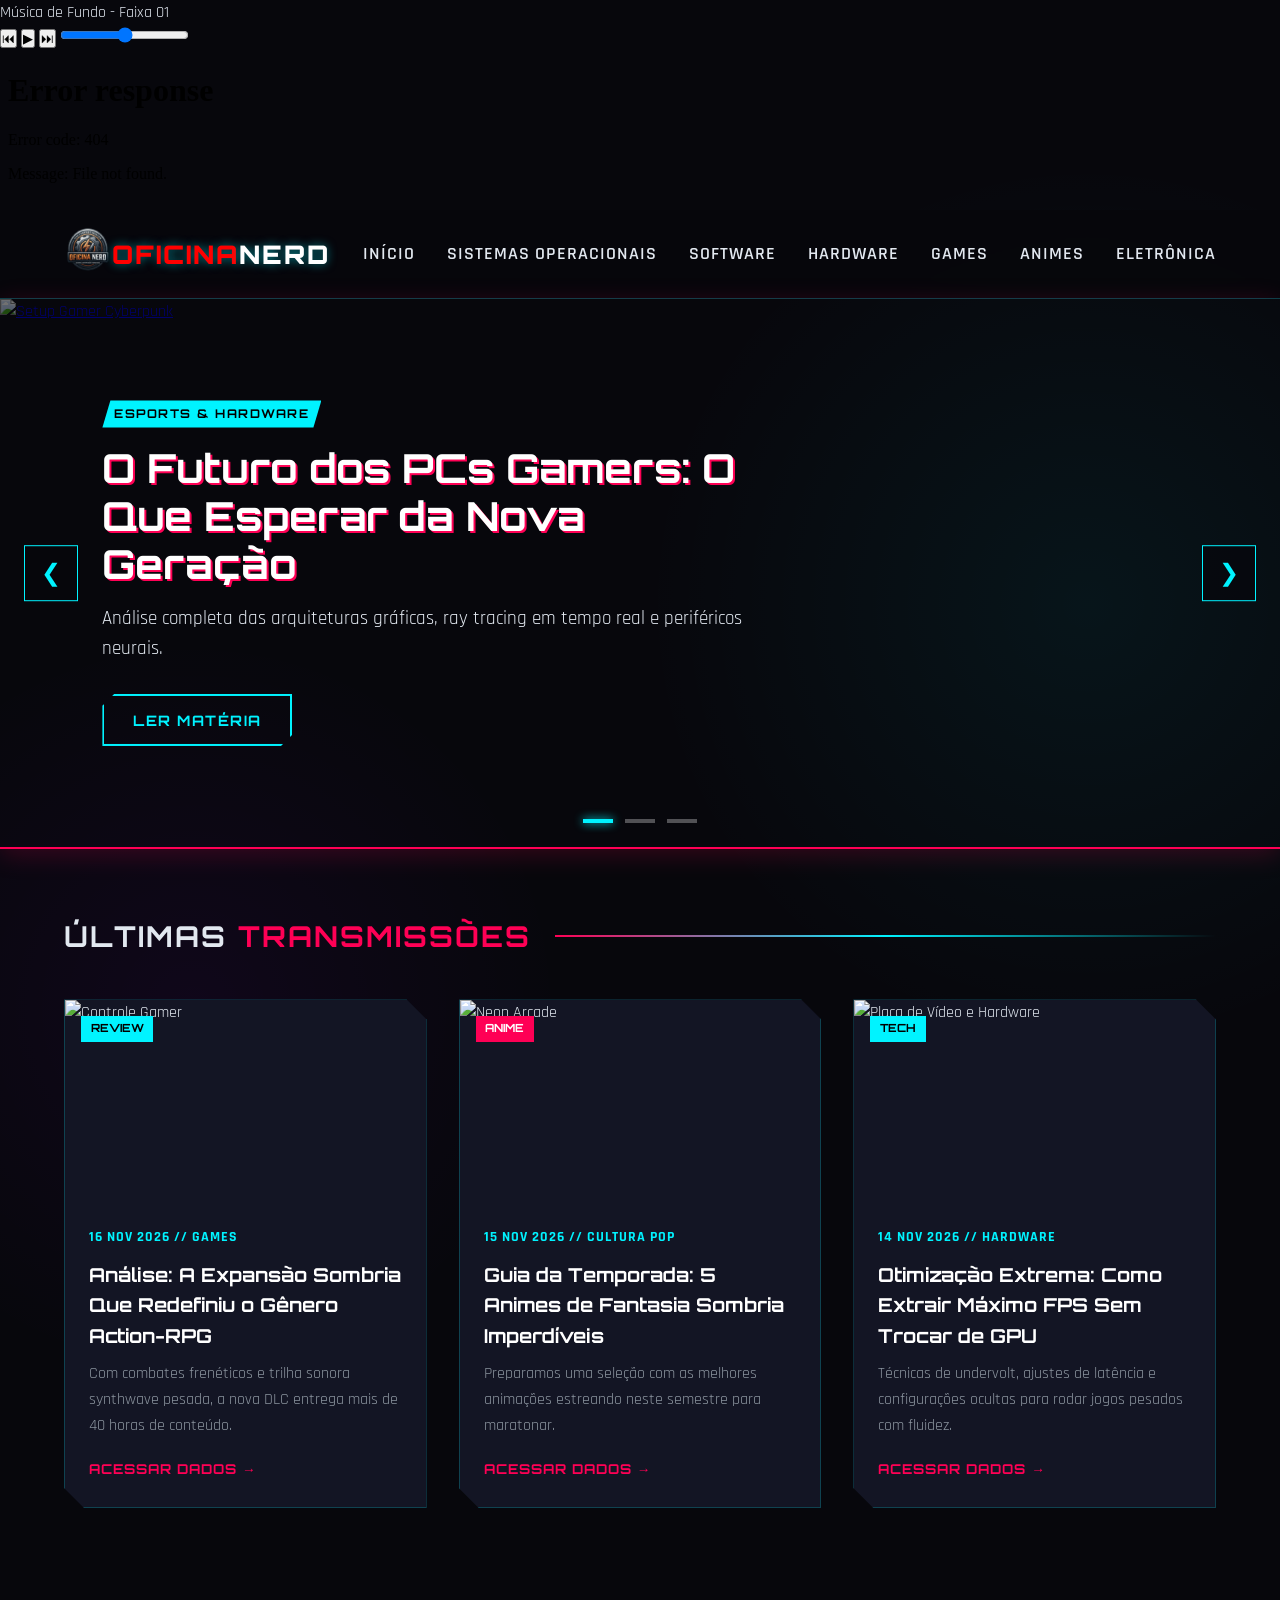
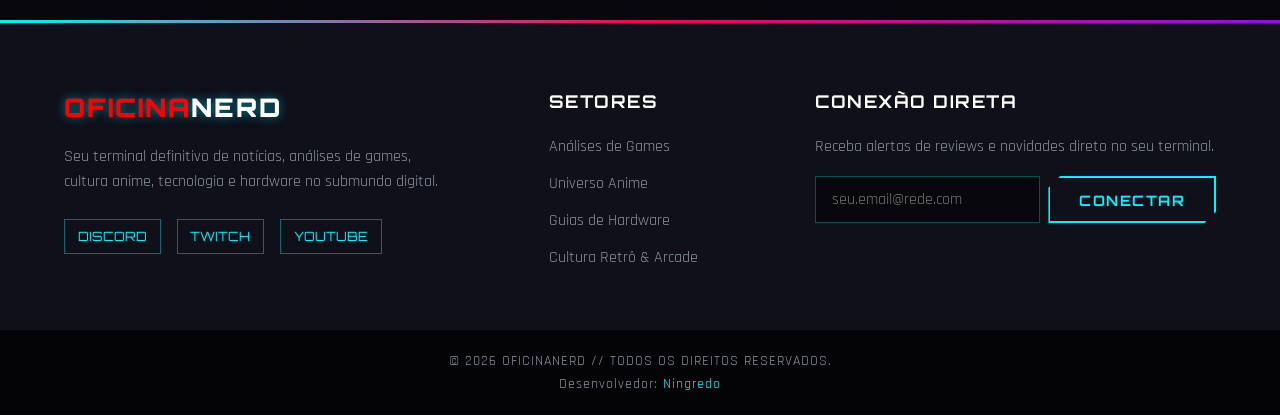
==== commit 46e069f5: "Update index.html" ====
--- a/index.html
+++ b/index.html
@@ -16,18 +16,37 @@
 </head>
 
 <body>
-    <audio class="musicasite" id="meu-player" autoplay controls loop>
-  <source src="audiofundo.mp3" type="audio/mpeg">
-</audio>
+    <!-- PLAYER FIXO NO TOPO -->
+    <header id="music-player-bar">
+        <div class="player-info">
+            <span id="status-dot" class="dot paused"></span>
+            <span id="track-title">Música de Fundo - Faixa 01</span>
+        </div>
+
+        <div class="player-controls">
+            <button id="btn-prev" title="Anterior">⏮</button>
+            <button id="btn-play-pause" title="Play/Pause">▶</button>
+            <button id="btn-next" title="Próxima">⏭</button>
+            <input type="range" id="volume-slider" min="0" max="1" step="0.05" value="0.5" title="Volume">
+        </div>
+
+        <!-- Elemento de Áudio Oculto -->
+        <audio id="audio-element" preload="auto" autoplay loop></audio>
+    </header>
+
+    <!-- ÁREA ONDE AS PÁGINAS DO SITE SERÃO CARREGADAS -->
+    <main id="content-frame-container">
+        <iframe id="site-frame" name="site-frame" src="home.html" frameborder="0"></iframe>
+    </main>
 
     <!-- Cabeçalho e Navegação -->
     <header class="navbar">
         <div class="container nav-container">
-            <a href="index.html"><img class="logofav" src="favicon.ico" alt="Logo Oficina Nerd"></a>
-            <a href="index.html" class="logo">OFICINA<span>NERD</span></a>
+            <a href="Index.html"><img class="logofav" src="favicon.ico" alt="Logo Oficina Nerd"></a>
+            <a href="Index.html" class="logo">OFICINA<span>NERD</span></a>
 
             <nav class="nav-links" id="navLinks">
-                <a href="index.html">Início</a>
+                <a href="Index.html">Início</a>
                 <a href="sistema_operacional.html">Sistemas Operacionais</a>
                 <a href="software.html">Software</a>
                 <a href="#">Hardware</a>
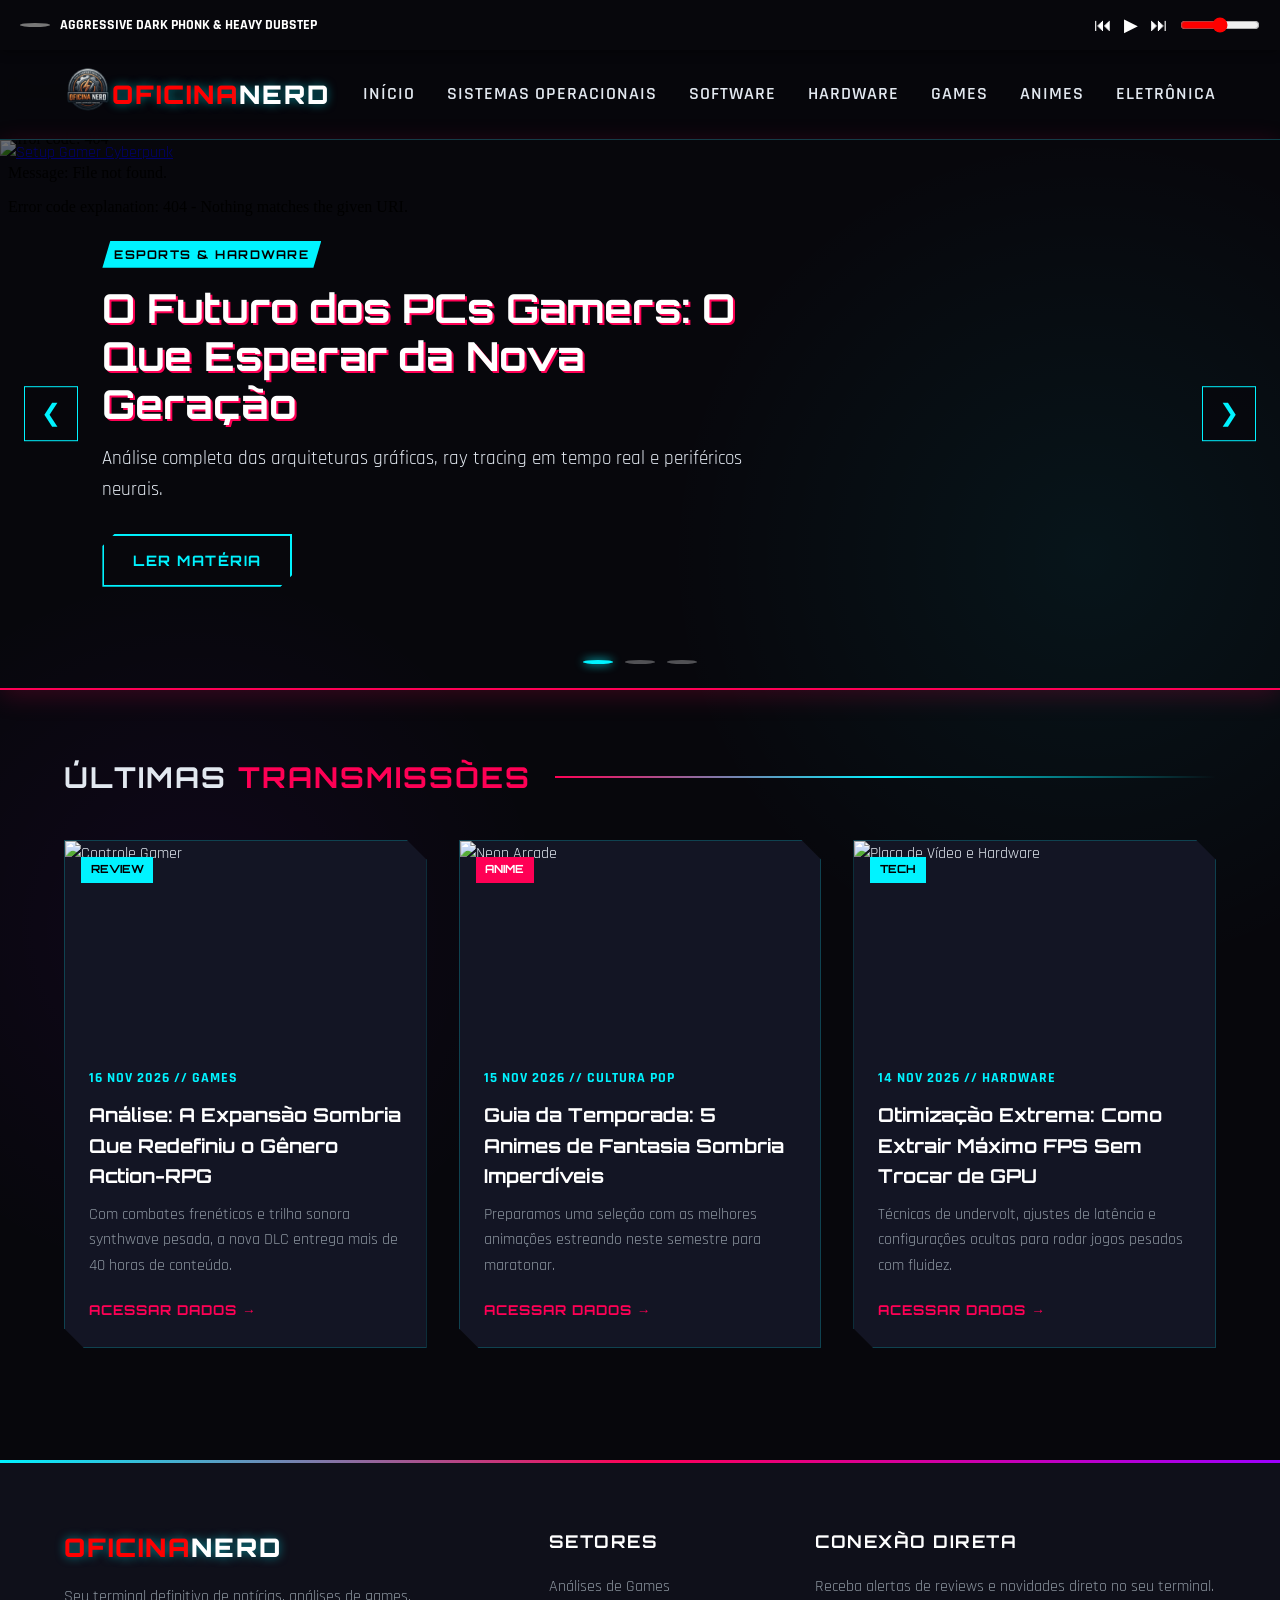
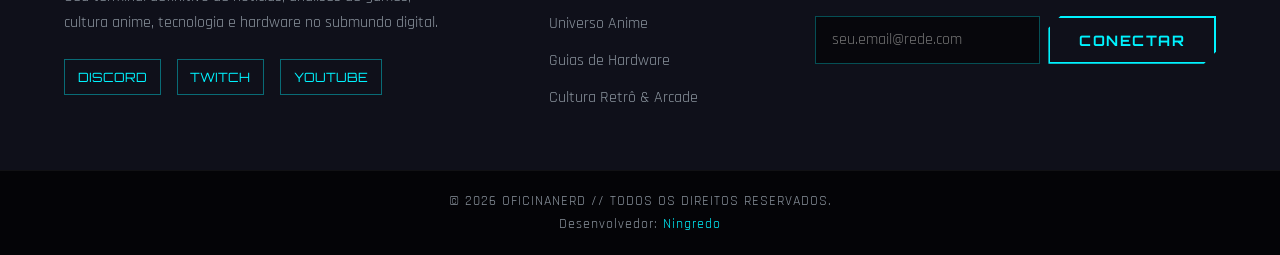
==== commit faf385d0: "Add files via upload" ====
--- a/index.html
+++ b/index.html
@@ -224,4 +224,4 @@
     <script src="script.js"></script>
 </body>
 
-</html>
+</html>
--- a/style.css
+++ b/style.css
@@ -12,6 +12,90 @@
     --font-body: 'Rajdhani', sans-serif;
 }
 
+/* Barra do Player no Topo */
+#music-player-bar {
+    position: sticky;
+    top: 0;
+    left: 0;
+    width: 100%;
+    height: 50px;
+    background-color: #07070c;
+    color: #ffffff;
+    display: flex;
+    justify-content: space-between;
+    align-items: center;
+    padding: 0 20px;
+    z-index: 9999;
+    box-shadow: 0 2px 10px rgba(0, 0, 0, 0.4);
+}
+
+.player-info {
+    display: flex;
+    align-items: center;
+    gap: 10px;
+    font-size: 14px;
+    font-weight: bold;
+}
+
+/* Indicador visual se está tocando */
+.dot {
+    width: 10px;
+    height: 10px;
+    border-radius: 50%;
+    display: inline-block;
+}
+
+.dot.playing {
+    background-color: red;
+    box-shadow: 0 0 8px red;
+}
+
+.dot.paused {
+    background-color: #777;
+}
+
+.player-controls {
+    display: flex;
+    align-items: center;
+    gap: 12px;
+}
+
+.player-controls button {
+    background: none;
+    border: none;
+    color: white;
+    font-size: 18px;
+    cursor: pointer;
+    transition: transform 0.1s, color 0.2s;
+}
+
+.player-controls button:hover {
+    color: red;
+    transform: scale(1.1);
+}
+
+#volume-slider {
+    width: 80px;
+    cursor: pointer;
+    accent-color: red;
+}
+
+/* Container do Iframe abaixo do player */
+#content-frame-container {
+    position: absolute;
+    top: 50px;
+    /* Mesma altura do player */
+    left: 0;
+    width: 100%;
+    height: calc(100% - 50px);
+}
+
+#site-frame {
+    width: 100%;
+    height: 100%;
+    border: none;
+}
+
 /* Reset e Base */
 * {
     margin: 0;
@@ -32,10 +116,6 @@
     background-image:
         radial-gradient(circle at 15% 50%, rgba(157, 0, 255, 0.06), transparent 25%),
         radial-gradient(circle at 85% 30%, rgba(0, 243, 255, 0.06), transparent 25%);
-}
-
-.musicasite {
-    align-content: center;
 }
 
 .container {
@@ -604,4 +684,4 @@
     .next-btn {
         right: 0.5rem;
     }
-}
+}
